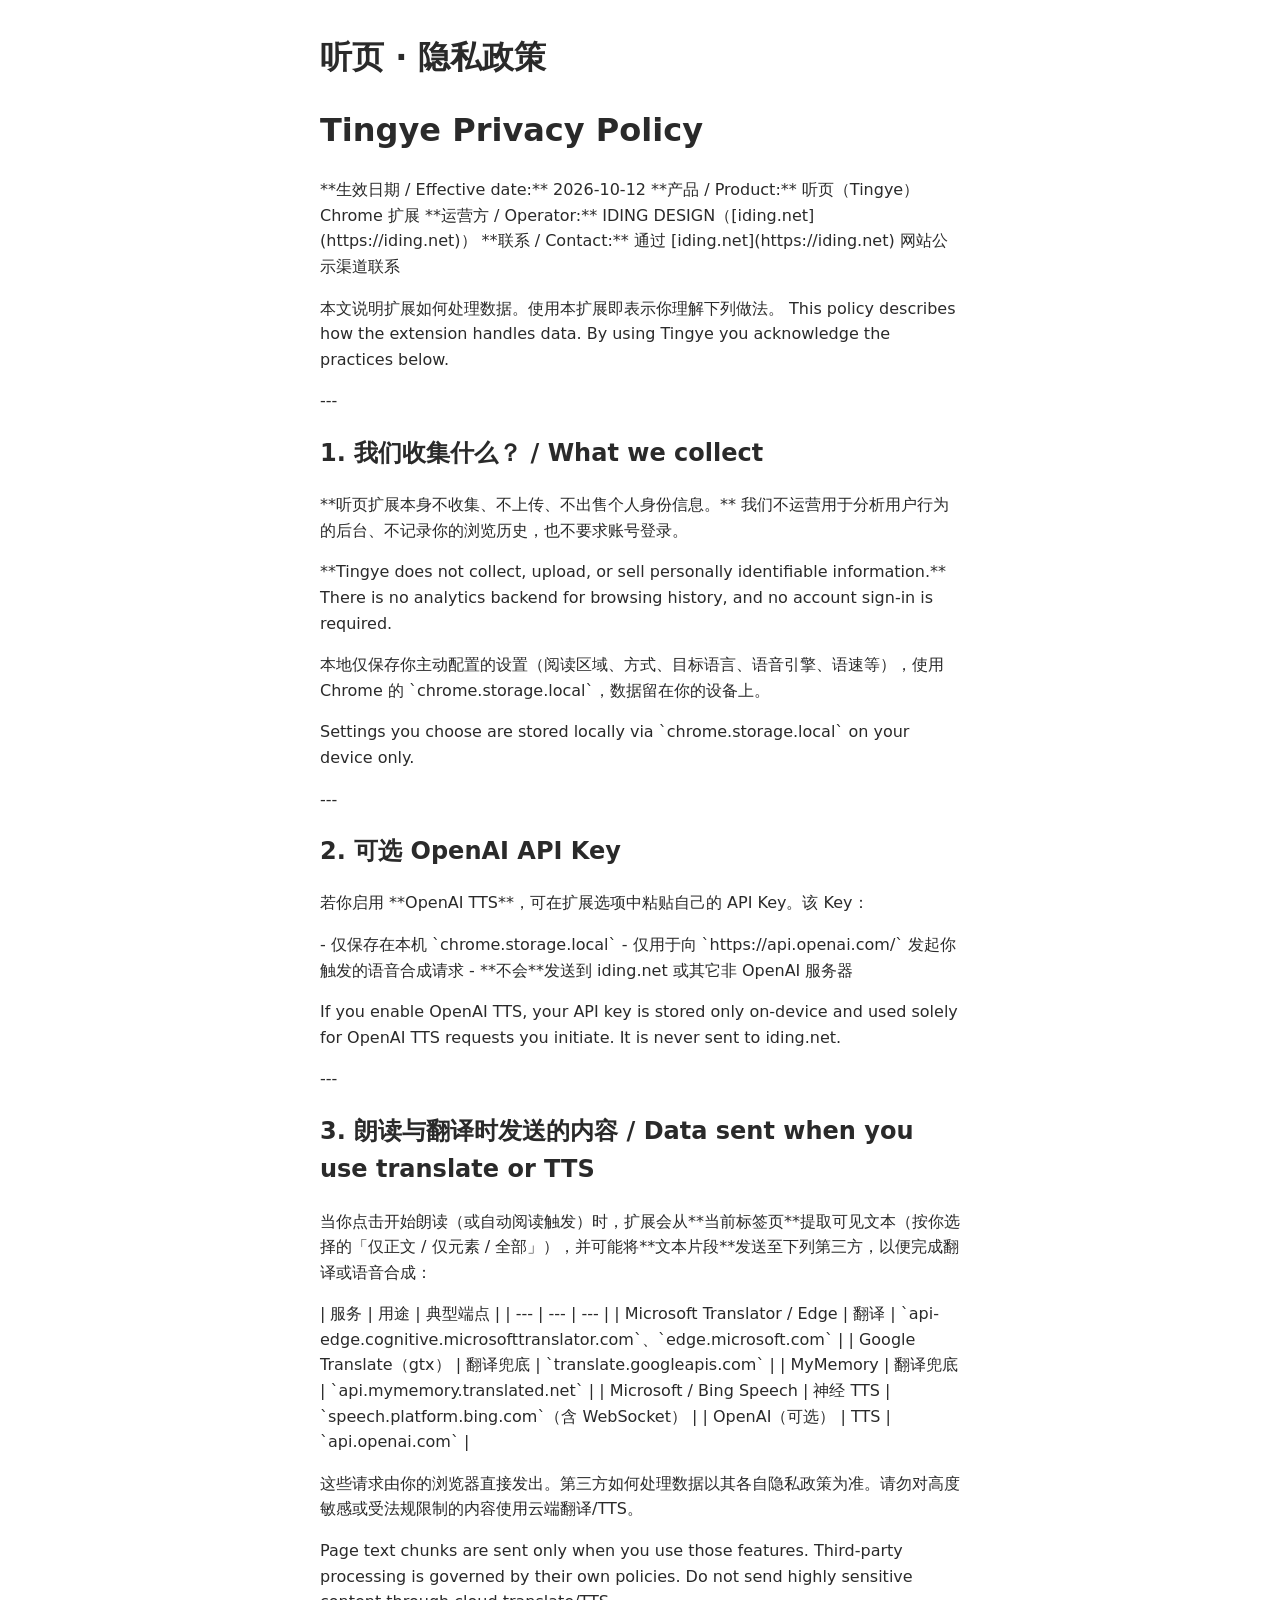
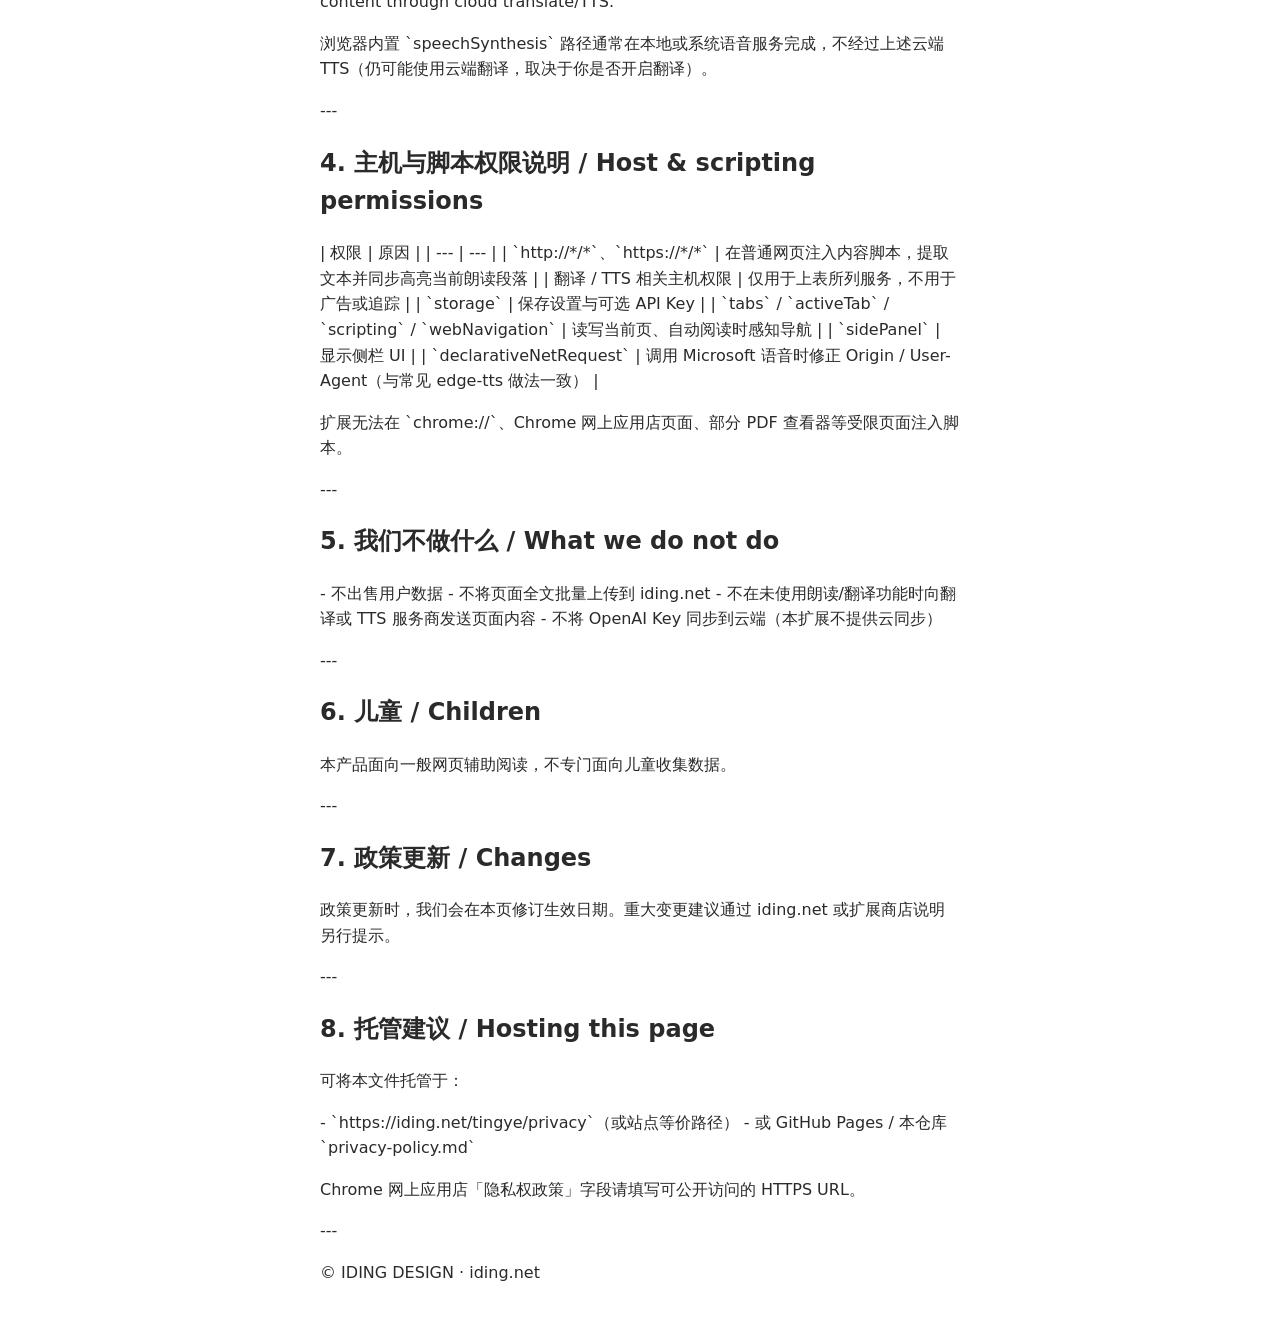
==== docs/privacy.html @ 37f52b86 "Add HTML privacy policy page" ====
<!DOCTYPE html>
<html lang="zh-CN"><head><meta charset="utf-8"><meta name="viewport" content="width=device-width,initial-scale=1">
<title>听页 Tingye · Privacy Policy</title>
<style>body{font:16px/1.6 system-ui,sans-serif;max-width:40rem;margin:2rem auto;padding:0 1rem;color:#2a2a2a}h1,h2{font-weight:600}a{color:#6F8F82}</style>
</head><body><p><h1>听页 · 隐私政策  </h1>
<h1>Tingye Privacy Policy</h1></p><p>**生效日期 / Effective date:** 2026-10-12  
**产品 / Product:** 听页（Tingye）Chrome 扩展  
**运营方 / Operator:** IDING DESIGN（[iding.net](https://iding.net)）  
**联系 / Contact:** 通过 [iding.net](https://iding.net) 网站公示渠道联系</p><p>本文说明扩展如何处理数据。使用本扩展即表示你理解下列做法。  
This policy describes how the extension handles data. By using Tingye you acknowledge the practices below.</p><p>---</p><p><h2>1. 我们收集什么？ / What we collect</h2></p><p>**听页扩展本身不收集、不上传、不出售个人身份信息。**  
我们不运营用于分析用户行为的后台、不记录你的浏览历史，也不要求账号登录。</p><p>**Tingye does not collect, upload, or sell personally identifiable information.**  
There is no analytics backend for browsing history, and no account sign-in is required.</p><p>本地仅保存你主动配置的设置（阅读区域、方式、目标语言、语音引擎、语速等），使用 Chrome 的 `chrome.storage.local`，数据留在你的设备上。</p><p>Settings you choose are stored locally via `chrome.storage.local` on your device only.</p><p>---</p><p><h2>2. 可选 OpenAI API Key</h2></p><p>若你启用 **OpenAI TTS**，可在扩展选项中粘贴自己的 API Key。该 Key：</p><p>- 仅保存在本机 `chrome.storage.local`
- 仅用于向 `https://api.openai.com/` 发起你触发的语音合成请求
- **不会**发送到 iding.net 或其它非 OpenAI 服务器</p><p>If you enable OpenAI TTS, your API key is stored only on-device and used solely for OpenAI TTS requests you initiate. It is never sent to iding.net.</p><p>---</p><p><h2>3. 朗读与翻译时发送的内容 / Data sent when you use translate or TTS</h2></p><p>当你点击开始朗读（或自动阅读触发）时，扩展会从**当前标签页**提取可见文本（按你选择的「仅正文 / 仅元素 / 全部」），并可能将**文本片段**发送至下列第三方，以便完成翻译或语音合成：</p><p>| 服务 | 用途 | 典型端点 |
| --- | --- | --- |
| Microsoft Translator / Edge | 翻译 | `api-edge.cognitive.microsofttranslator.com`、`edge.microsoft.com` |
| Google Translate（gtx） | 翻译兜底 | `translate.googleapis.com` |
| MyMemory | 翻译兜底 | `api.mymemory.translated.net` |
| Microsoft / Bing Speech | 神经 TTS | `speech.platform.bing.com`（含 WebSocket） |
| OpenAI（可选） | TTS | `api.openai.com` |</p><p>这些请求由你的浏览器直接发出。第三方如何处理数据以其各自隐私政策为准。请勿对高度敏感或受法规限制的内容使用云端翻译/TTS。</p><p>Page text chunks are sent only when you use those features. Third-party processing is governed by their own policies. Do not send highly sensitive content through cloud translate/TTS.</p><p>浏览器内置 `speechSynthesis` 路径通常在本地或系统语音服务完成，不经过上述云端 TTS（仍可能使用云端翻译，取决于你是否开启翻译）。</p><p>---</p><p><h2>4. 主机与脚本权限说明 / Host &amp; scripting permissions</h2></p><p>| 权限 | 原因 |
| --- | --- |
| `http://*/*`、`https://*/*` | 在普通网页注入内容脚本，提取文本并同步高亮当前朗读段落 |
| 翻译 / TTS 相关主机权限 | 仅用于上表所列服务，不用于广告或追踪 |
| `storage` | 保存设置与可选 API Key |
| `tabs` / `activeTab` / `scripting` / `webNavigation` | 读写当前页、自动阅读时感知导航 |
| `sidePanel` | 显示侧栏 UI |
| `declarativeNetRequest` | 调用 Microsoft 语音时修正 Origin / User-Agent（与常见 edge-tts 做法一致） |</p><p>扩展无法在 `chrome://`、Chrome 网上应用店页面、部分 PDF 查看器等受限页面注入脚本。</p><p>---</p><p><h2>5. 我们不做什么 / What we do not do</h2></p><p>- 不出售用户数据  
- 不将页面全文批量上传到 iding.net  
- 不在未使用朗读/翻译功能时向翻译或 TTS 服务商发送页面内容  
- 不将 OpenAI Key 同步到云端（本扩展不提供云同步）</p><p>---</p><p><h2>6. 儿童 / Children</h2></p><p>本产品面向一般网页辅助阅读，不专门面向儿童收集数据。</p><p>---</p><p><h2>7. 政策更新 / Changes</h2></p><p>政策更新时，我们会在本页修订生效日期。重大变更建议通过 iding.net 或扩展商店说明另行提示。</p><p>---</p><p><h2>8. 托管建议 / Hosting this page</h2></p><p>可将本文件托管于：</p><p>- `https://iding.net/tingye/privacy`（或站点等价路径）  
- 或 GitHub Pages / 本仓库 `privacy-policy.md`</p><p>Chrome 网上应用店「隐私权政策」字段请填写可公开访问的 HTTPS URL。</p><p>---</p><p>© IDING DESIGN · iding.net
</p></body></html>
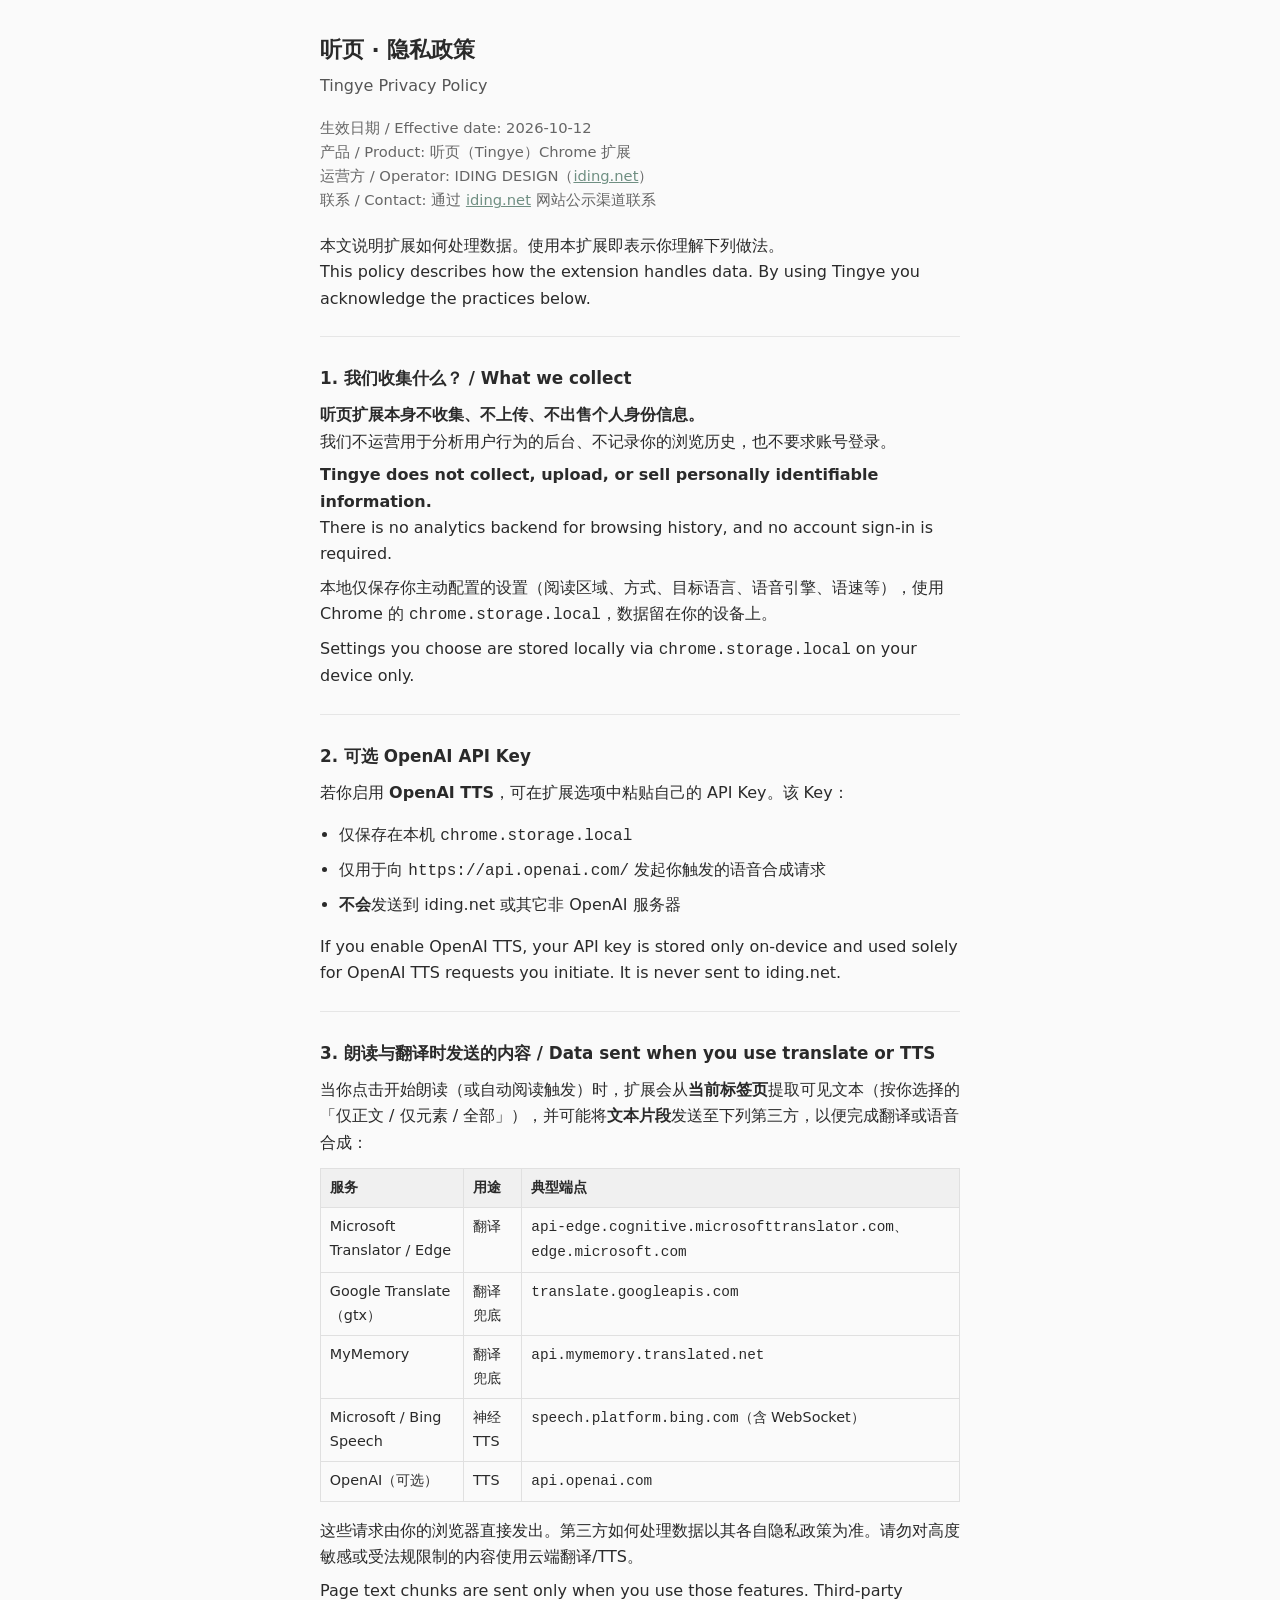
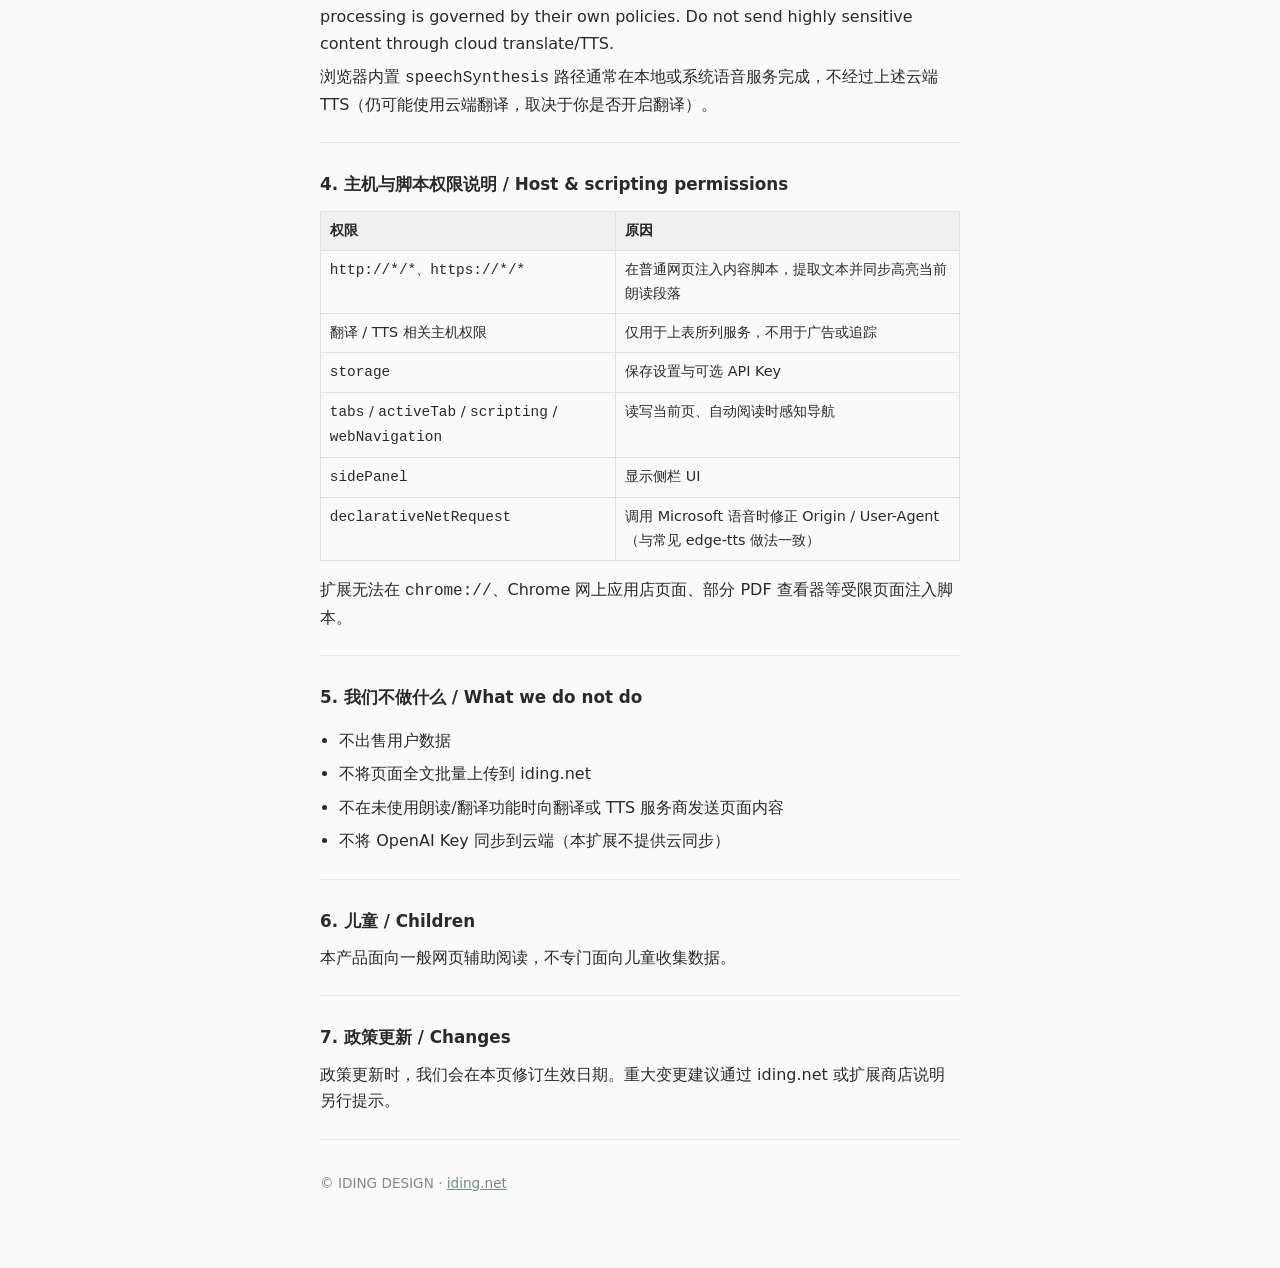
==== commit 368b7e87: "Fix privacy policy HTML rendering for Chrome Web Store Replace markdown-in-HTML with proper markup s" ====
--- a/docs/privacy.html
+++ b/docs/privacy.html
@@ -1,32 +1,96 @@
 <!DOCTYPE html>
-<html lang="zh-CN"><head><meta charset="utf-8"><meta name="viewport" content="width=device-width,initial-scale=1">
-<title>听页 Tingye · Privacy Policy</title>
-<style>body{font:16px/1.6 system-ui,sans-serif;max-width:40rem;margin:2rem auto;padding:0 1rem;color:#2a2a2a}h1,h2{font-weight:600}a{color:#6F8F82}</style>
-</head><body><p><h1>听页 · 隐私政策  </h1>
-<h1>Tingye Privacy Policy</h1></p><p>**生效日期 / Effective date:** 2026-10-12  
-**产品 / Product:** 听页（Tingye）Chrome 扩展  
-**运营方 / Operator:** IDING DESIGN（[iding.net](https://iding.net)）  
-**联系 / Contact:** 通过 [iding.net](https://iding.net) 网站公示渠道联系</p><p>本文说明扩展如何处理数据。使用本扩展即表示你理解下列做法。  
-This policy describes how the extension handles data. By using Tingye you acknowledge the practices below.</p><p>---</p><p><h2>1. 我们收集什么？ / What we collect</h2></p><p>**听页扩展本身不收集、不上传、不出售个人身份信息。**  
-我们不运营用于分析用户行为的后台、不记录你的浏览历史，也不要求账号登录。</p><p>**Tingye does not collect, upload, or sell personally identifiable information.**  
-There is no analytics backend for browsing history, and no account sign-in is required.</p><p>本地仅保存你主动配置的设置（阅读区域、方式、目标语言、语音引擎、语速等），使用 Chrome 的 `chrome.storage.local`，数据留在你的设备上。</p><p>Settings you choose are stored locally via `chrome.storage.local` on your device only.</p><p>---</p><p><h2>2. 可选 OpenAI API Key</h2></p><p>若你启用 **OpenAI TTS**，可在扩展选项中粘贴自己的 API Key。该 Key：</p><p>- 仅保存在本机 `chrome.storage.local`
-- 仅用于向 `https://api.openai.com/` 发起你触发的语音合成请求
-- **不会**发送到 iding.net 或其它非 OpenAI 服务器</p><p>If you enable OpenAI TTS, your API key is stored only on-device and used solely for OpenAI TTS requests you initiate. It is never sent to iding.net.</p><p>---</p><p><h2>3. 朗读与翻译时发送的内容 / Data sent when you use translate or TTS</h2></p><p>当你点击开始朗读（或自动阅读触发）时，扩展会从**当前标签页**提取可见文本（按你选择的「仅正文 / 仅元素 / 全部」），并可能将**文本片段**发送至下列第三方，以便完成翻译或语音合成：</p><p>| 服务 | 用途 | 典型端点 |
-| --- | --- | --- |
-| Microsoft Translator / Edge | 翻译 | `api-edge.cognitive.microsofttranslator.com`、`edge.microsoft.com` |
-| Google Translate（gtx） | 翻译兜底 | `translate.googleapis.com` |
-| MyMemory | 翻译兜底 | `api.mymemory.translated.net` |
-| Microsoft / Bing Speech | 神经 TTS | `speech.platform.bing.com`（含 WebSocket） |
-| OpenAI（可选） | TTS | `api.openai.com` |</p><p>这些请求由你的浏览器直接发出。第三方如何处理数据以其各自隐私政策为准。请勿对高度敏感或受法规限制的内容使用云端翻译/TTS。</p><p>Page text chunks are sent only when you use those features. Third-party processing is governed by their own policies. Do not send highly sensitive content through cloud translate/TTS.</p><p>浏览器内置 `speechSynthesis` 路径通常在本地或系统语音服务完成，不经过上述云端 TTS（仍可能使用云端翻译，取决于你是否开启翻译）。</p><p>---</p><p><h2>4. 主机与脚本权限说明 / Host &amp; scripting permissions</h2></p><p>| 权限 | 原因 |
-| --- | --- |
-| `http://*/*`、`https://*/*` | 在普通网页注入内容脚本，提取文本并同步高亮当前朗读段落 |
-| 翻译 / TTS 相关主机权限 | 仅用于上表所列服务，不用于广告或追踪 |
-| `storage` | 保存设置与可选 API Key |
-| `tabs` / `activeTab` / `scripting` / `webNavigation` | 读写当前页、自动阅读时感知导航 |
-| `sidePanel` | 显示侧栏 UI |
-| `declarativeNetRequest` | 调用 Microsoft 语音时修正 Origin / User-Agent（与常见 edge-tts 做法一致） |</p><p>扩展无法在 `chrome://`、Chrome 网上应用店页面、部分 PDF 查看器等受限页面注入脚本。</p><p>---</p><p><h2>5. 我们不做什么 / What we do not do</h2></p><p>- 不出售用户数据  
-- 不将页面全文批量上传到 iding.net  
-- 不在未使用朗读/翻译功能时向翻译或 TTS 服务商发送页面内容  
-- 不将 OpenAI Key 同步到云端（本扩展不提供云同步）</p><p>---</p><p><h2>6. 儿童 / Children</h2></p><p>本产品面向一般网页辅助阅读，不专门面向儿童收集数据。</p><p>---</p><p><h2>7. 政策更新 / Changes</h2></p><p>政策更新时，我们会在本页修订生效日期。重大变更建议通过 iding.net 或扩展商店说明另行提示。</p><p>---</p><p><h2>8. 托管建议 / Hosting this page</h2></p><p>可将本文件托管于：</p><p>- `https://iding.net/tingye/privacy`（或站点等价路径）  
-- 或 GitHub Pages / 本仓库 `privacy-policy.md`</p><p>Chrome 网上应用店「隐私权政策」字段请填写可公开访问的 HTTPS URL。</p><p>---</p><p>© IDING DESIGN · iding.net
-</p></body></html>+<html lang="zh-CN">
+<head>
+<meta charset="utf-8">
+<meta name="viewport" content="width=device-width,initial-scale=1">
+<title>听页 Tingye · 隐私政策 Privacy Policy</title>
+<style>
+body{font:16px/1.65 system-ui,-apple-system,sans-serif;max-width:40rem;margin:2rem auto;padding:0 1.25rem 3rem;color:#2a2a2a;background:#fafafa}
+h1{font-size:1.35rem;font-weight:600;margin:0 0 .35rem}
+h2{font-size:1.05rem;font-weight:600;margin:1.75rem 0 .6rem}
+p,li{margin:.45rem 0}
+ul{padding-left:1.2rem}
+a{color:#6F8F82}
+.meta{color:#666;font-size:.92rem;margin:0 0 1.25rem}
+.sub{font-size:1rem;font-weight:500;color:#555;margin:0 0 1rem}
+hr{border:none;border-top:1px solid #e6e6e6;margin:1.5rem 0}
+table{width:100%;border-collapse:collapse;font-size:.9rem;margin:.75rem 0 1rem}
+th,td{border:1px solid #e0e0e0;padding:.45rem .55rem;text-align:left;vertical-align:top}
+th{background:#f0f0f0;font-weight:600}
+.foot{margin-top:2rem;color:#888;font-size:.85rem}
+</style>
+</head>
+<body>
+<h1>听页 · 隐私政策</h1>
+<p class="sub">Tingye Privacy Policy</p>
+<p class="meta">生效日期 / Effective date: 2026-10-12<br>
+产品 / Product: 听页（Tingye）Chrome 扩展<br>
+运营方 / Operator: IDING DESIGN（<a href="https://iding.net">iding.net</a>）<br>
+联系 / Contact: 通过 <a href="https://iding.net">iding.net</a> 网站公示渠道联系</p>
+<p>本文说明扩展如何处理数据。使用本扩展即表示你理解下列做法。<br>
+This policy describes how the extension handles data. By using Tingye you acknowledge the practices below.</p>
+<hr>
+<h2>1. 我们收集什么？ / What we collect</h2>
+<p><strong>听页扩展本身不收集、不上传、不出售个人身份信息。</strong><br>
+我们不运营用于分析用户行为的后台、不记录你的浏览历史，也不要求账号登录。</p>
+<p><strong>Tingye does not collect, upload, or sell personally identifiable information.</strong><br>
+There is no analytics backend for browsing history, and no account sign-in is required.</p>
+<p>本地仅保存你主动配置的设置（阅读区域、方式、目标语言、语音引擎、语速等），使用 Chrome 的 <code>chrome.storage.local</code>，数据留在你的设备上。</p>
+<p>Settings you choose are stored locally via <code>chrome.storage.local</code> on your device only.</p>
+<hr>
+<h2>2. 可选 OpenAI API Key</h2>
+<p>若你启用 <strong>OpenAI TTS</strong>，可在扩展选项中粘贴自己的 API Key。该 Key：</p>
+<ul>
+<li>仅保存在本机 <code>chrome.storage.local</code></li>
+<li>仅用于向 <code>https://api.openai.com/</code> 发起你触发的语音合成请求</li>
+<li><strong>不会</strong>发送到 iding.net 或其它非 OpenAI 服务器</li>
+</ul>
+<p>If you enable OpenAI TTS, your API key is stored only on-device and used solely for OpenAI TTS requests you initiate. It is never sent to iding.net.</p>
+<hr>
+<h2>3. 朗读与翻译时发送的内容 / Data sent when you use translate or TTS</h2>
+<p>当你点击开始朗读（或自动阅读触发）时，扩展会从<strong>当前标签页</strong>提取可见文本（按你选择的「仅正文 / 仅元素 / 全部」），并可能将<strong>文本片段</strong>发送至下列第三方，以便完成翻译或语音合成：</p>
+<table>
+<thead><tr><th>服务</th><th>用途</th><th>典型端点</th></tr></thead>
+<tbody>
+<tr><td>Microsoft Translator / Edge</td><td>翻译</td><td><code>api-edge.cognitive.microsofttranslator.com</code>、<code>edge.microsoft.com</code></td></tr>
+<tr><td>Google Translate（gtx）</td><td>翻译兜底</td><td><code>translate.googleapis.com</code></td></tr>
+<tr><td>MyMemory</td><td>翻译兜底</td><td><code>api.mymemory.translated.net</code></td></tr>
+<tr><td>Microsoft / Bing Speech</td><td>神经 TTS</td><td><code>speech.platform.bing.com</code>（含 WebSocket）</td></tr>
+<tr><td>OpenAI（可选）</td><td>TTS</td><td><code>api.openai.com</code></td></tr>
+</tbody>
+</table>
+<p>这些请求由你的浏览器直接发出。第三方如何处理数据以其各自隐私政策为准。请勿对高度敏感或受法规限制的内容使用云端翻译/TTS。</p>
+<p>Page text chunks are sent only when you use those features. Third-party processing is governed by their own policies. Do not send highly sensitive content through cloud translate/TTS.</p>
+<p>浏览器内置 <code>speechSynthesis</code> 路径通常在本地或系统语音服务完成，不经过上述云端 TTS（仍可能使用云端翻译，取决于你是否开启翻译）。</p>
+<hr>
+<h2>4. 主机与脚本权限说明 / Host &amp; scripting permissions</h2>
+<table>
+<thead><tr><th>权限</th><th>原因</th></tr></thead>
+<tbody>
+<tr><td><code>http://*/*</code>、<code>https://*/*</code></td><td>在普通网页注入内容脚本，提取文本并同步高亮当前朗读段落</td></tr>
+<tr><td>翻译 / TTS 相关主机权限</td><td>仅用于上表所列服务，不用于广告或追踪</td></tr>
+<tr><td><code>storage</code></td><td>保存设置与可选 API Key</td></tr>
+<tr><td><code>tabs</code> / <code>activeTab</code> / <code>scripting</code> / <code>webNavigation</code></td><td>读写当前页、自动阅读时感知导航</td></tr>
+<tr><td><code>sidePanel</code></td><td>显示侧栏 UI</td></tr>
+<tr><td><code>declarativeNetRequest</code></td><td>调用 Microsoft 语音时修正 Origin / User-Agent（与常见 edge-tts 做法一致）</td></tr>
+</tbody>
+</table>
+<p>扩展无法在 <code>chrome://</code>、Chrome 网上应用店页面、部分 PDF 查看器等受限页面注入脚本。</p>
+<hr>
+<h2>5. 我们不做什么 / What we do not do</h2>
+<ul>
+<li>不出售用户数据</li>
+<li>不将页面全文批量上传到 iding.net</li>
+<li>不在未使用朗读/翻译功能时向翻译或 TTS 服务商发送页面内容</li>
+<li>不将 OpenAI Key 同步到云端（本扩展不提供云同步）</li>
+</ul>
+<hr>
+<h2>6. 儿童 / Children</h2>
+<p>本产品面向一般网页辅助阅读，不专门面向儿童收集数据。</p>
+<hr>
+<h2>7. 政策更新 / Changes</h2>
+<p>政策更新时，我们会在本页修订生效日期。重大变更建议通过 iding.net 或扩展商店说明另行提示。</p>
+<hr>
+<p class="foot">© IDING DESIGN · <a href="https://iding.net">iding.net</a></p>
+</body>
+</html>
